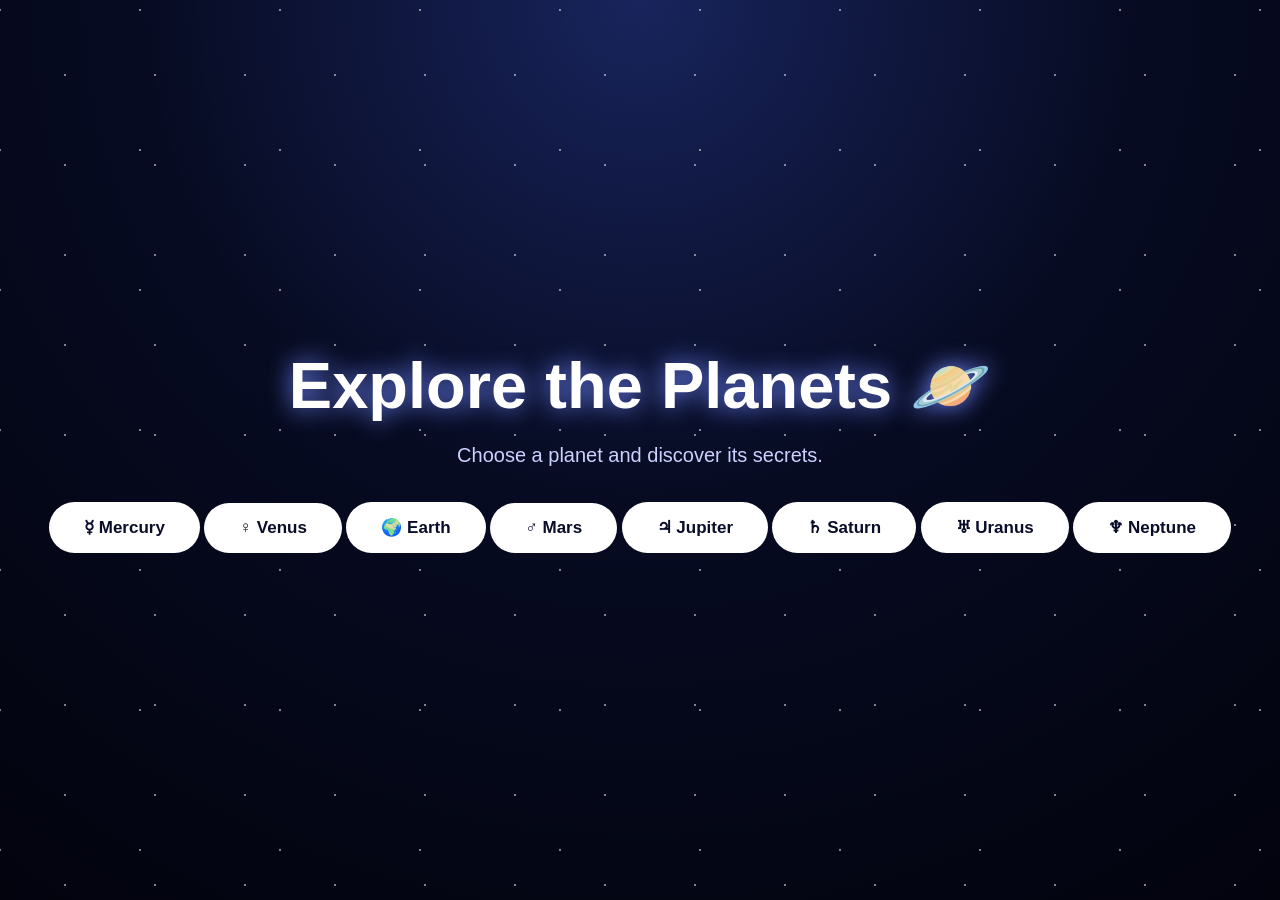
==== planets.html @ fa4e2c5c "Create planets.html" ====
<!DOCTYPE html>
<html lang="en">

<head>
    <meta charset="UTF-8">
    <meta name="viewport" content="width=device-width, initial-scale=1.0">

    <link rel="stylesheet" href="style.css">

    <title>Explore Planets</title>
</head>

<body>

    <div class="container">

        <h1>Explore the Planets 🪐</h1>

        <p>Choose a planet and discover its secrets.</p>

        <div class="planet-list">
            <button>☿ Mercury</button>
            <button>♀ Venus</button>
            <button>🌍 Earth</button>
            <button>♂ Mars</button>
            <button>♃ Jupiter</button>
            <button>♄ Saturn</button>
            <button>♅ Uranus</button>
            <button>♆ Neptune</button>
        </div>

    </div>

</body>

</html>
---- style.css ----
* {
    margin: 0;
    padding: 0;
    box-sizing: border-box;
}

body {
    min-height: 100vh;
    font-family: Arial, sans-serif;
    color: white;
    background: radial-gradient(circle at top, #18245c, #070b22 45%, #02030d);
    overflow: hidden;
}

body::before {
    content: "";
    position: fixed;
    inset: 0;
    background-image:
        radial-gradient(white 1px, transparent 1px),
        radial-gradient(white 1px, transparent 1px);
    background-size: 90px 90px, 140px 140px;
    background-position: 20px 30px, 70px 80px;
    opacity: 0.5;
    animation: stars 8s linear infinite;
}

.container {
    position: relative;
    z-index: 2;
    min-height: 100vh;
    display: flex;
    flex-direction: column;
    justify-content: center;
    align-items: center;
    text-align: center;
    padding: 20px;
}

h1 {
    font-size: 65px;
    margin-bottom: 20px;
    text-shadow: 0 0 25px #7289ff;
}

p {
    font-size: 20px;
    color: #cbd2ff;
    margin-bottom: 35px;
}

button {
    padding: 15px 35px;
    border: none;
    border-radius: 30px;
    background: #ffffff;
    color: #090d2a;
    font-size: 17px;
    font-weight: bold;
    cursor: pointer;
    transition: 0.3s;
}

button:hover {
    transform: scale(1.08);
    box-shadow: 0 0 25px #ffffff;
}

@keyframes stars {
    from {
        transform: translateY(0);
    }

    to {
        transform: translateY(40px);
    }
}
.explore-btn {
    display: inline-block;
    padding: 15px 35px;
    border-radius: 30px;
    background: white;
    color: #090d2a;
    text-decoration: none;
    font-size: 17px;
    font-weight: bold;
    transition: 0.3s;
}

.explore-btn:hover {
    transform: scale(1.08);
    box-shadow: 0 0 25px white;
}
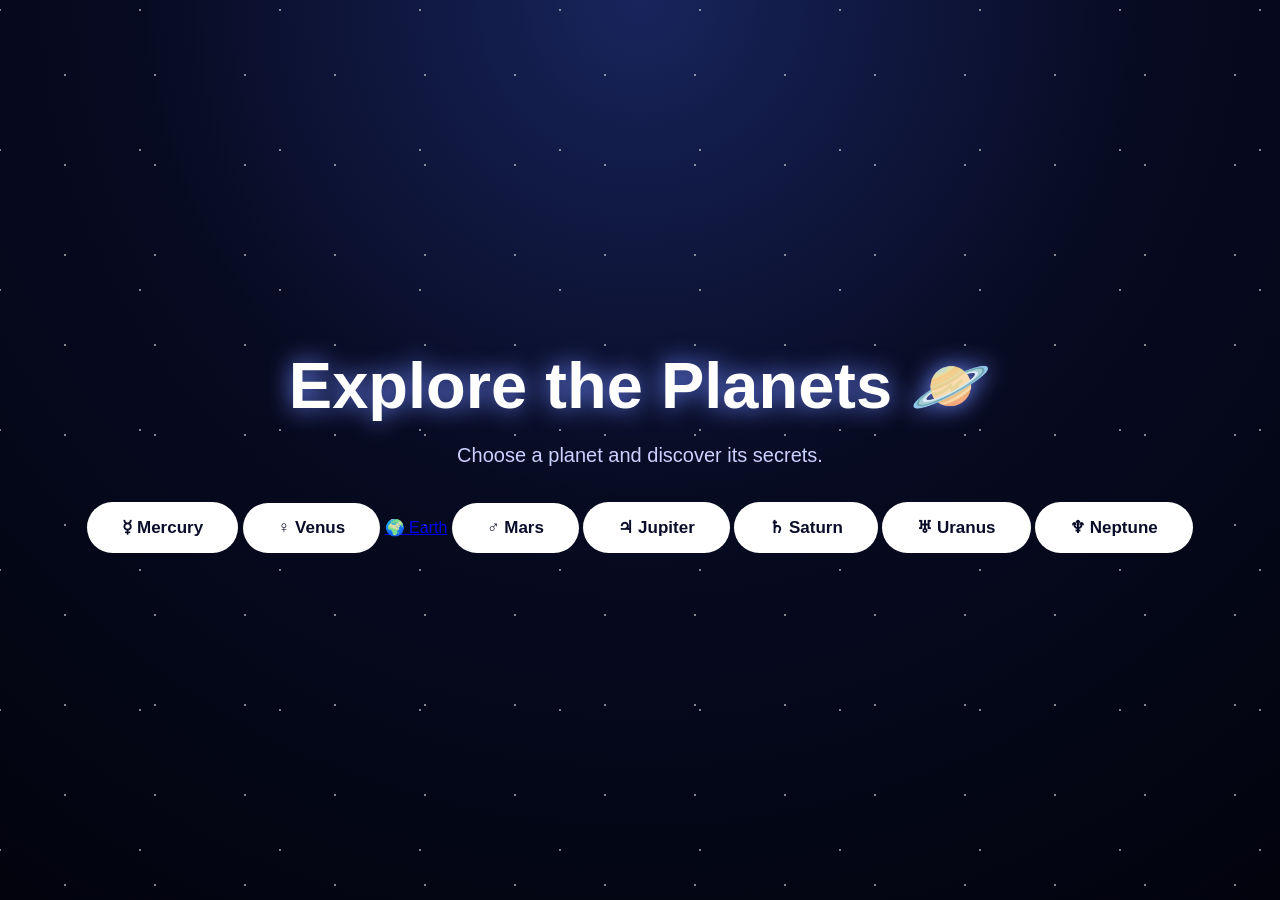
==== commit b8ad50ea: "Change Earth button to a link to earth.html" ====
--- a/planets.html
+++ b/planets.html
@@ -21,8 +21,8 @@
         <div class="planet-list">
             <button>☿ Mercury</button>
             <button>♀ Venus</button>
-            <button>🌍 Earth</button>
-            <button>♂ Mars</button>
+            <a href="earth.html" class="planet-link">🌍 Earth</a>
+             <button>♂ Mars</button>
             <button>♃ Jupiter</button>
             <button>♄ Saturn</button>
             <button>♅ Uranus</button>
--- a/style.css
+++ b/style.css
@@ -91,3 +91,176 @@
     transform: scale(1.08);
     box-shadow: 0 0 25px white;
 }
+/* Earth Page */
+
+.planet-page {
+    position: relative;
+    z-index: 2;
+    max-width: 1000px;
+    margin: auto;
+    padding: 40px 20px 80px;
+    text-align: center;
+}
+
+.language-box {
+    position: fixed;
+    top: 20px;
+    right: 20px;
+    z-index: 10;
+    background: rgba(255, 255, 255, 0.12);
+    padding: 10px 15px;
+    border-radius: 15px;
+    backdrop-filter: blur(10px);
+}
+
+.language-box select {
+    padding: 7px 10px;
+    border-radius: 8px;
+    border: none;
+    cursor: pointer;
+}
+
+.back-btn {
+    display: inline-block;
+    margin-bottom: 30px;
+    color: white;
+    text-decoration: none;
+    padding: 10px 18px;
+    border: 1px solid rgba(255,255,255,0.4);
+    border-radius: 20px;
+}
+
+.back-btn:hover {
+    background: rgba(255,255,255,0.15);
+}
+
+.planet-icon {
+    font-size: 100px;
+    margin: 20px 0;
+}
+
+.planet-page h1 {
+    font-size: 60px;
+    text-shadow: 0 0 25px #7289ff;
+}
+
+.subtitle {
+    font-size: 22px;
+    color: #cbd2ff;
+    margin-bottom: 35px;
+}
+
+.earth-image img {
+    width: 320px;
+    height: 320px;
+    object-fit: cover;
+    border-radius: 50%;
+    box-shadow: 0 0 50px rgba(100, 150, 255, 0.6);
+    margin-bottom: 50px;
+}
+
+.information {
+    background: rgba(255,255,255,0.08);
+    padding: 30px;
+    border-radius: 20px;
+    margin: 30px 0;
+    text-align: left;
+    backdrop-filter: blur(10px);
+}
+
+.information h2,
+.timeline h2 {
+    text-align: center;
+    margin-bottom: 20px;
+}
+
+.information p {
+    line-height: 1.8;
+}
+
+.info-card-container {
+    display: grid;
+    grid-template-columns: repeat(2, 1fr);
+    gap: 20px;
+    margin: 30px 0;
+}
+
+.info-card {
+    background: rgba(255,255,255,0.08);
+    padding: 25px;
+    border-radius: 18px;
+    text-align: left;
+    transition: 0.3s;
+}
+
+.info-card:hover {
+    transform: translateY(-5px);
+    box-shadow: 0 0 20px rgba(255,255,255,0.15);
+}
+
+.info-card h3 {
+    margin-bottom: 10px;
+}
+
+.info-card p {
+    color: #cbd2ff;
+}
+
+.timeline {
+    margin: 50px 0;
+}
+
+.timeline-item {
+    display: flex;
+    align-items: flex-start;
+    gap: 20px;
+    background: rgba(255,255,255,0.07);
+    padding: 22px;
+    border-radius: 18px;
+    margin: 18px 0;
+    text-align: left;
+}
+
+.timeline-item > span {
+    font-size: 35px;
+}
+
+.timeline-item h3 {
+    margin-bottom: 8px;
+}
+
+.timeline-item p {
+    color: #cbd2ff;
+    line-height: 1.6;
+}
+
+#fun-facts {
+    line-height: 2;
+    color: #cbd2ff;
+}
+
+.bottom-btn {
+    margin-top: 30px;
+}
+
+@media (max-width: 700px) {
+
+    .info-card-container {
+        grid-template-columns: 1fr;
+    }
+
+    .planet-page h1 {
+        font-size: 45px;
+    }
+
+    .earth-image img {
+        width: 250px;
+        height: 250px;
+    }
+
+    .language-box {
+        position: static;
+        display: inline-block;
+        margin-bottom: 20px;
+    }
+}
